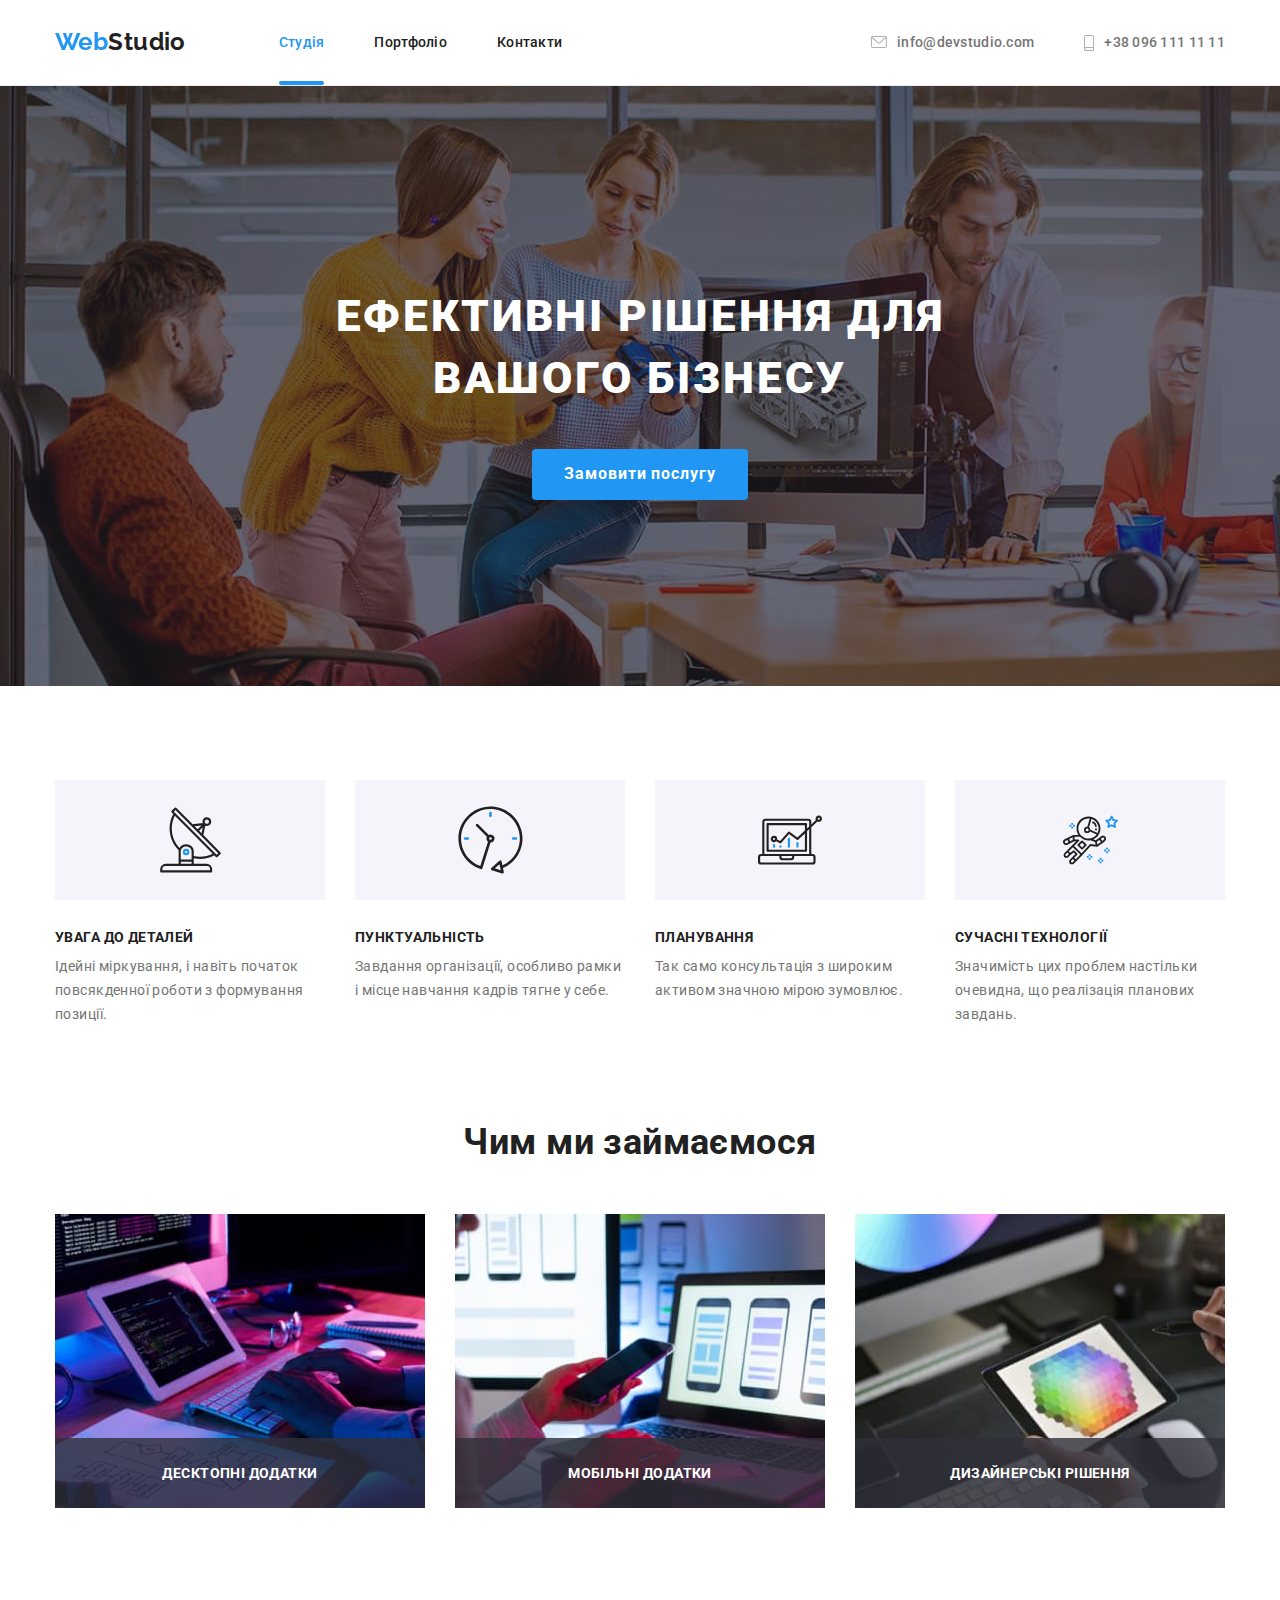
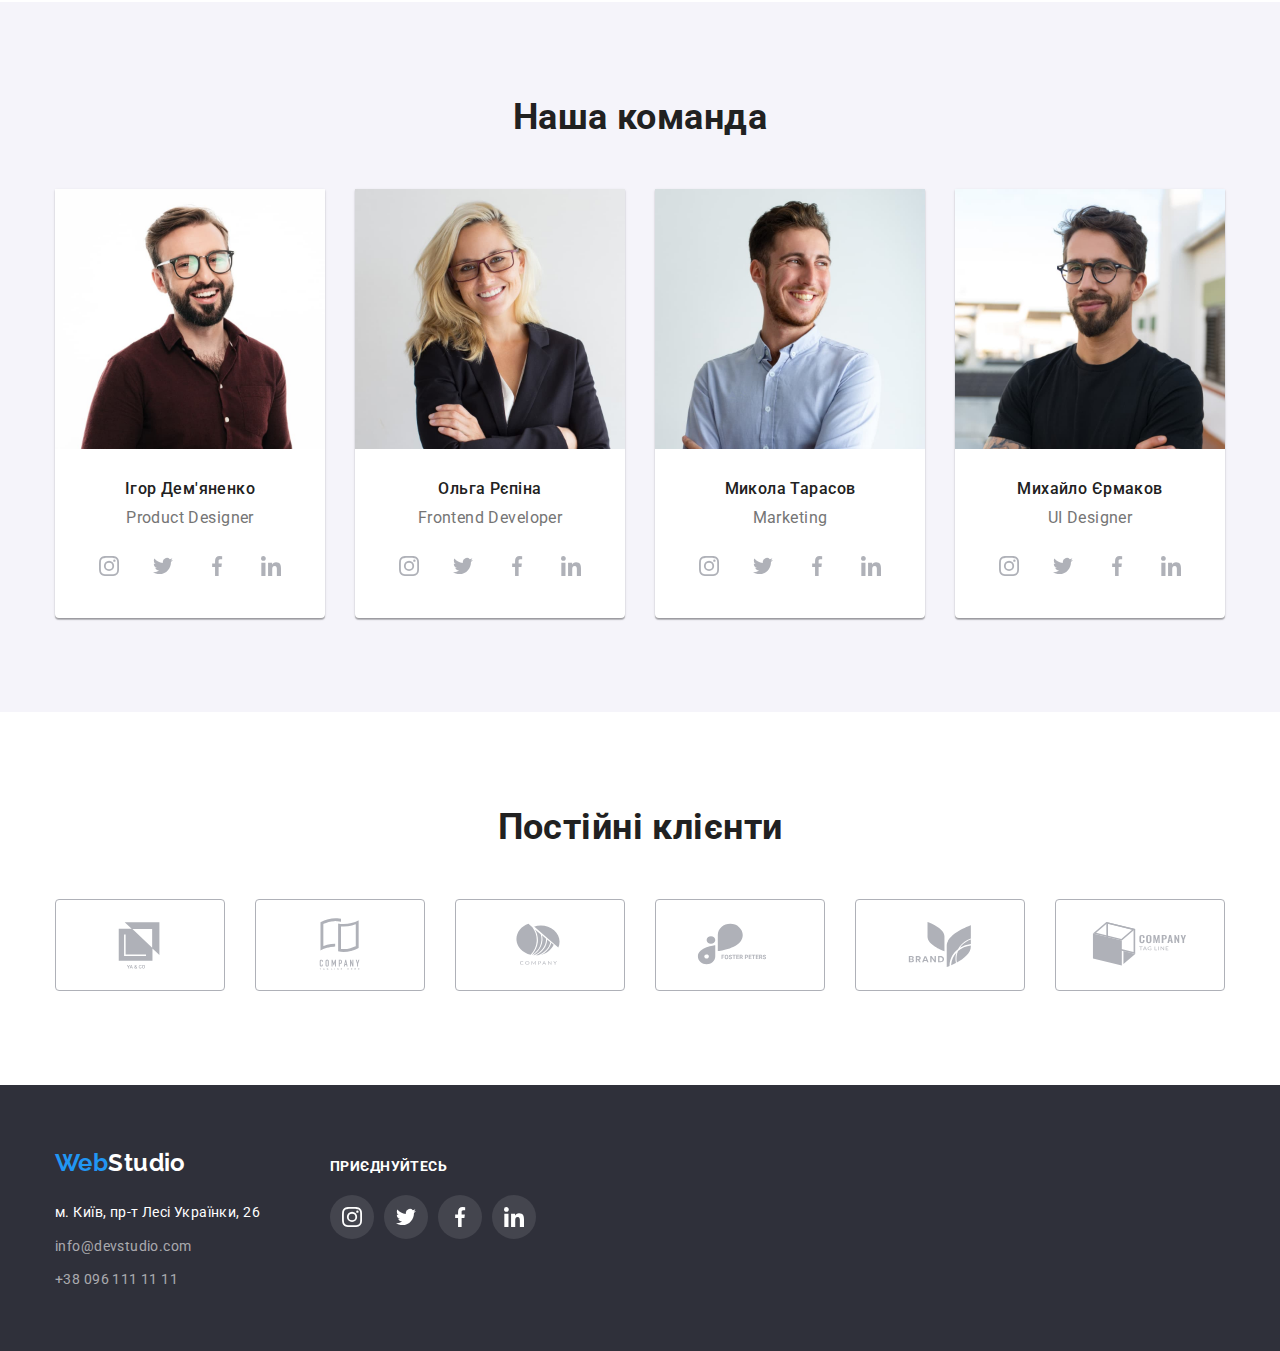
==== index.html @ b1dba119 "Initial commit" ====
<!DOCTYPE html>
<html lang="uk">
  <head>
    <meta charset="UTF-8" />
    <meta http-equiv="X-UA-Compatible" content="IE=edge" />
    <meta name="viewport" content="width=device-width, initial-scale=1.0" />

    <link
      href="https://fonts.googleapis.com/css2?family=Raleway:wght@700&family=Roboto:wght@400;500;700;900&display=swap"
      rel="stylesheet"
    />
    <link
      rel="stylesheet"
      href="https://cdnjs.cloudflare.com/ajax/libs/modern-normalize/1.1.0/modern-normalize.min.css"
    />
    <link rel="stylesheet" href="./css/styles.css" />
    <title>Студія</title>
  </head>

  <body>
    <!--Шапка-->
    <header>
      <!--НАвігація-->
      <div class="container header-container">
        <nav>
          <div class="header-container">
            <div class="full-logo">
              <a class="logo" href="./index.html"><span class="logo-part">Web</span>Studio</a>
            </div>
            <ul class="header-list list">
              <li class="header-item">
                <a href="./index.html" class="header-link guidance curent">Студія</a>
              </li>
              <li class="header-item">
                <a href="./portfolio.html" class="header-link guidance">Портфоліо</a>
              </li>
              <li class="header-item"><a href="" class="header-link guidance">Контакти</a></li>
            </ul>
          </div>
        </nav>
        <!--Список контактної інформації-->
        <ul class="contact-list list">
          <li class="contact-item">
            <a href="mailto:info@devstudio.com" class="header-contact guidance">
              <svg class="svg-contact" width="16" height="12">
                <use href="./images/icon.svg#icon-envelope-hover"></use>
              </svg>
              info@devstudio.com</a
            >
          </li>
          <li class="contact-item">
            <a href="tel:+380961111111" class="header-contact guidance">
              <svg class="svg-contact" width="10" height="16">
                <use href="./images/icon.svg#icon-smartphone"></use>
              </svg>
              +38 096 111 11 11</a
            >
          </li>
        </ul>
      </div>
    </header>
    <!--Головний контент-->
    <main>
      <!--Заголовок-->
      <section class="hero">
        <div class="container">
          <h1 class="hero-title">Ефективні рішення для вашого бізнесу</h1>
          <button data-modal-open type="button" class="hero-tack">Замовити послугу</button>
        </div>
      </section>

      <!--Список рішень-->
      <section class="sections hidden">
        <div class="container">
          <h2 class="vissual-hidden">Інформація про компанію</h2>
          <ul class="list-hidden list">
            <li class="hidden-clause">
              <div class="button-benefits">
                <svg class="icon-antenna">
                  <use href="./images/icon.svg#icon-antenna"></use>
                </svg>
              </div>
              <h3 class="list-title">УВАГА ДО ДЕТАЛЕЙ</h3>
              <p class="list-item">
                Ідейні міркування, і навіть початок повсякденної роботи з формування позиції.
              </p>
            </li>
            <li class="hidden-clause">
              <div class="button-benefits">
                <svg class="icon-clock">
                  <use href="./images/icon.svg#icon-clock"></use>
                </svg>
              </div>
              <h3 class="list-title">ПУНКТУАЛЬНІСТЬ</h3>
              <p class="list-item">
                Завдання організації, особливо рамки і місце навчання кадрів тягне у себе.
              </p>
            </li>
            <li class="hidden-clause">
              <div class="button-benefits">
                <svg class="icon-diagram">
                  <use href="./images/icon.svg#icon-diagram"></use>
                </svg>
              </div>
              <h3 class="list-title">ПЛАНУВАННЯ</h3>
              <p class="list-item">
                Так само консультація з широким активом значною мірою зумовлює.
              </p>
            </li>
            <li class="hidden-clause">
              <div class="button-benefits">
                <svg class="icon-astronaut">
                  <use href="./images/icon.svg#icon-astronaut"></use>
                </svg>
              </div>
              <h3 class="list-title">СУЧАСНІ ТЕХНОЛОГІЇ</h3>
              <p class="list-item">
                Значимість цих проблем настільки очевидна, що реалізація планових завдань.
              </p>
            </li>
          </ul>
        </div>
      </section>

      <!--Секція чим займаємось-->
      <section class="sections">
        <div class="container">
          <h2 class="section-title">Чим ми займаємося</h2>
          <ul class="occupation list">
            <li class="occupation-item">
              <img src="images/img.jpg" alt="Людина працює на комп'ютері" width="370" />
              <div class="under">
                <h3 class="under-title">Десктопні додатки</h3>
              </div>
            </li>
            <li class="occupation-item">
              <img src="images/img1.jpg" alt="Людина працює на планшеті" width="370" />
              <div class="under">
                <h3 class="under-title">Мобільні додатки</h3>
              </div>
            </li>
            <li class="occupation-item">
              <img src="images/img2.jpg" alt="Людина працює на мобільному телефоні" width="370" />
              <div class="under">
                <h3 class="under-title">Дизайнерські рішення</h3>
              </div>
            </li>
          </ul>
        </div>
      </section>

      <!--Команда, співробітники-->
      <section class="team sections">
        <div class="container">
          <h2 class="section-title">Наша команда</h2>
          <ul class="team-list list">
            <li class="team-list-item">
              <img src="images/img3.jpg" alt="Фото співробітника" width="270" />
              <div class="team-name">
                <h3 class="team-title">Ігор Дем'яненко</h3>
                <p class="team-item">Product Designer</p>
                <ul class="list social">
                  <li class="social-item">
                    <a class="social-link" href="">
                      <svg class="social-icon" width="20" height="20">
                        <use href="./images/icon.svg#icon-instagram"></use>
                      </svg>
                    </a>
                  </li>
                  <li class="social-item">
                    <a class="social-link" href="">
                      <svg class="social-icon" width="20" height="20">
                        <use href="./images/icon.svg#icon-twitter"></use>
                      </svg>
                    </a>
                  </li>
                  <li class="social-item">
                    <a class="social-link" href="">
                      <svg class="social-icon" width="20" height="20">
                        <use href="./images/icon.svg#icon-facebook "></use>
                      </svg>
                    </a>
                  </li>
                  <li class="social-item">
                    <a class="social-link" href="">
                      <svg class="social-icon" width="20" height="20">
                        <use href="./images/icon.svg#icon-linkedin "></use>
                      </svg>
                    </a>
                  </li>
                </ul>
              </div>
            </li>
            <li class="team-list-item">
              <img src="images/img4.jpg" alt="Фото співробітника" width="270" />
              <div class="team-name">
                <h3 class="team-title">Ольга Рєпіна</h3>
                <p class="team-item">Frontend Developer</p>
                <ul class="list social">
                  <li class="social-item">
                    <a class="social-link" href="">
                      <svg class="social-icon" width="20" height="20">
                        <use href="./images/icon.svg#icon-instagram"></use>
                      </svg>
                    </a>
                  </li>
                  <li class="social-item">
                    <a class="social-link" href="">
                      <svg class="social-icon" width="20" height="20">
                        <use href="./images/icon.svg#icon-twitter"></use>
                      </svg>
                    </a>
                  </li>
                  <li class="social-item">
                    <a class="social-link" href="">
                      <svg class="social-icon" width="20" height="20">
                        <use href="./images/icon.svg#icon-facebook "></use>
                      </svg>
                    </a>
                  </li>
                  <li class="social-item">
                    <a class="social-link" href="">
                      <svg class="social-icon" width="20" height="20">
                        <use href="./images/icon.svg#icon-linkedin "></use>
                      </svg>
                    </a>
                  </li>
                </ul>
              </div>
            </li>
            <li class="team-list-item">
              <img src="images/img5.jpg" alt="Фото співробітника" width="270" />
              <div class="team-name">
                <h3 class="team-title">Микола Тарасов</h3>
                <p class="team-item">Marketing</p>
                <ul class="list social">
                  <li class="social-item">
                    <a class="social-link" href="">
                      <svg class="social-icon" width="20" height="20">
                        <use href="./images/icon.svg#icon-instagram"></use>
                      </svg>
                    </a>
                  </li>
                  <li class="social-item">
                    <a class="social-link" href="">
                      <svg class="social-icon" width="20" height="20">
                        <use href="./images/icon.svg#icon-twitter"></use>
                      </svg>
                    </a>
                  </li>
                  <li class="social-item">
                    <a class="social-link" href="">
                      <svg class="social-icon" width="20" height="20">
                        <use href="./images/icon.svg#icon-facebook "></use>
                      </svg>
                    </a>
                  </li>
                  <li class="social-item">
                    <a class="social-link" href="">
                      <svg class="social-icon" width="20" height="20">
                        <use href="./images/icon.svg#icon-linkedin "></use>
                      </svg>
                    </a>
                  </li>
                </ul>
              </div>
            </li>
            <li class="team-list-item">
              <img src="images/img6.jpg" alt="Фото співробітника" width="270" />
              <div class="team-name">
                <h3 class="team-title">Михайло Єрмаков</h3>
                <p class="team-item">UI Designer</p>
                <ul class="list social">
                  <li class="social-item">
                    <a class="social-link" href="">
                      <svg class="social-icon" width="20" height="20">
                        <use href="./images/icon.svg#icon-instagram"></use>
                      </svg>
                    </a>
                  </li>
                  <li class="social-item">
                    <a class="social-link" href="">
                      <svg class="social-icon" width="20" height="20">
                        <use href="./images/icon.svg#icon-twitter"></use>
                      </svg>
                    </a>
                  </li>
                  <li class="social-item">
                    <a class="social-link" href="">
                      <svg class="social-icon" width="20" height="20">
                        <use href="./images/icon.svg#icon-facebook "></use>
                      </svg>
                    </a>
                  </li>
                  <li class="social-item">
                    <a class="social-link" href="">
                      <svg class="social-icon" width="20" height="20">
                        <use href="./images/icon.svg#icon-linkedin "></use>
                      </svg>
                    </a>
                  </li>
                </ul>
              </div>
            </li>
          </ul>
        </div>
      </section>
      <!-- Постійні клієнти -->
      <section class="sections">
        <div class="container">
          <h2 class="section-title">Постійні клієнти</h2>
          <ul class="list client">
            <li class="client-item">
              <a href="" class="client-link">
                <svg class="svg-client" width="106px" height="60px">
                  <use href="./images/icon.svg#icon-ya-co"></use>
                </svg>
              </a>
            </li>
            <li class="client-item">
              <a href="" class="client-link">
                <svg class="svg-client" width="106px" height="60px">
                  <use href="./images/icon.svg#icon-tageline-here"></use>
                </svg>
              </a>
            </li>
            <li class="client-item">
              <a href="" class="client-link">
                <svg class="svg-client" width="106px" height="60px">
                  <use href="./images/icon.svg#icon-company"></use>
                </svg>
              </a>
            </li>
            <li class="client-item">
              <a href="" class="client-link">
                <svg class="svg-client" width="106px" height="60px">
                  <use href="./images/icon.svg#icon-foster-peters"></use>
                </svg>
              </a>
            </li>
            <li class="client-item">
              <a href="" class="client-link">
                <svg class="svg-client" width="106px" height="60px">
                  <use href="./images/icon.svg#icon-brand"></use>
                </svg>
              </a>
            </li>
            <li class="client-item">
              <a href="" class="client-link">
                <svg class="svg-client" width="106px" height="60px">
                  <use href="./images/icon.svg#icon-tageline"></use>
                </svg>
              </a>
            </li>
          </ul>
        </div>
      </section>
    </main>

    <!--Контактна інформація-->
    <footer class="footer-title">
      <div class="container">
        <div>
          <div class="footer-logo-full">
            <a class="logo-footer" href="./index.html"
              ><span class="logo-part guidance">Web</span>Studio</a
            >
          </div>
          <address class="fotter-style">
            <ul class="list">
              <li class="footer-item">
                <a href="https://goo.gl/maps/uAzWxjjSuKX4QgEQA" class="footer-link guidance"
                  >м. Київ, пр-т Лесі Українки, 26</a
                >
              </li>
              <li class="footer-item">
                <a href="mailto:info@devstudio.com" class="footer-contact guidance"
                  >info@devstudio.com</a
                >
              </li>
              <li>
                <a href="tel:+380961111111" class="footer-contact guidance">+38 096 111 11 11</a>
              </li>
            </ul>
          </address>
        </div>
        <div class="footer-join">
          <p class="join-title">Приєднуйтесь</p>
          <ul class="list join">
            <li class="join-item">
              <a class="join-link" href="">
                <svg class="join-icon" width="20" height="20">
                  <use href="./images/icon.svg#icon-instagram"></use>
                </svg>
              </a>
            </li>
            <li class="join-item">
              <a class="join-link" href="">
                <svg class="join-icon" width="20" height="20">
                  <use href="./images/icon.svg#icon-twitter"></use>
                </svg>
              </a>
            </li>
            <li class="join-item">
              <a class="join-link" href="">
                <svg class="join-icon" width="20" height="20">
                  <use href="./images/icon.svg#icon-facebook "></use>
                </svg>
              </a>
            </li>
            <li class="join-item">
              <a class="join-link" href="">
                <svg class="join-icon" width="20" height="20">
                  <use href="./images/icon.svg#icon-linkedin "></use>
                </svg>
              </a>
            </li>
          </ul>
        </div>
      </div>
    </footer>

    <div data-modal class="backdrop is-hidden">
      <div class="modal">
        <button data-modal-close class="close-modal">
          <svg class="svg-img" width="18" height="18">
            <use class="svg-modal" href="./images/icon.svg#icon-close" width="18" height="18"></use>
          </svg>
        </button>
      </div>
    </div>
    <script src="./js/modal.js"></script>
  </body>
</html>
---- css/styles.css ----
:root {
  --accent-color: #2196f3;
  --background-color: #2f303a;
  --color-white: #ffffff;
  --color-text: #212121;
  --color-p: #757575;
  --background-team: #f5f4fa;
  --border-color: #afb1b8;
  --card-set-gap: 30px;
  --footer-border-color: rgba(255, 255, 255, 0.1);
  --under-bgc: rgba(47, 48, 58, 0.8);
  --modal-bgc: rgba(0, 0, 0, 0.2);
}

h1,
h2,
h3,
h4,
h5,
h6,
/* ul, */
p {
  margin: 0 auto;
}

img {
  display: block;
  max-width: 100%;
  height: auto;
}

.list {
  padding: 0;
  margin: 0;
  list-style: none;
}

body {
  background-color: var(--color-white);
  font-family: 'Roboto', sans-serif;
  color: var(--color-text);
  font-size: 14px;
  line-height: 1.2;
  letter-spacing: 0.03em;
}

.container {
  width: 1200px;
  margin-left: auto;
  margin-right: auto;
  padding: 0px 15px;
}

* {
  list-style: none;
}

a {
  text-decoration: none;
}

/* header */
header {
  border-bottom: 1px solid #ececec;
}
.header-container {
  display: flex;
  align-items: center;
}
.hero {
  background-color: var(--background-color);
  padding: 200px 0;
}

.full-logo {
  padding: 24px 0 25px 0;
  margin-right: 93px;
}
.logo {
  color: var(--color-text);
  font-family: 'Raleway', sans-serif;
  font-weight: 700;
  font-size: 24px;
  line-height: 1.5;
}

.guidance.curent {
  color: var(--accent-color);
}

.curent {
  position: relative;
}

.curent::after {
  content: '';

  position: absolute;
  bottom: -30px;

  display: block;
  width: 100%;
  height: 4px;

  border-radius: 2px;
  background-color: var(--accent-color);
}

.guidance:focus,
.guidance:hover,
.logo-part {
  color: var(--accent-color);
}

.contact-item .guidance:focus .svg-contact,
.contact-item .guidance:hover .svg-contact {
  fill: var(--accent-color);
}

.header-list {
  display: flex;
}

.header-item:not(:first-child) {
  margin-left: 50px;
}

.header-link {
  color: var(--color-text);
  padding: 5px 0px;
  font-weight: 500;
  letter-spacing: 0.02em;
  transition: color 250ms cubic-bezier(0.4, 0, 0.2, 1);
}

.header-contact {
  display: flex;
  align-items: center;
  color: var(--color-p);
  font-weight: 500;
  line-height: 1.1;
  letter-spacing: 0.02em;
  transition: color 250ms cubic-bezier(0.4, 0, 0.2, 1);
}

.svg-contact {
  fill: var(--border-color);
  margin-right: 10px;
  transition: fill 250ms cubic-bezier(0.4, 0, 0.2, 1);
}

.icon-smartphone {
  margin-right: 10px;
  width: 10px;
  height: 16px;
}

.header-item.header-link,
.contact-item.header-contact {
  padding: 32px 0;
}

.contact-list {
  display: flex;
  margin-left: auto;
}

.contact-item:not(:first-child) {
  margin-left: 50px;
}

/* Головний контент */
.hero {
  max-width: 1600px;
  height: 600px;
  margin-left: auto;
  margin-right: auto;
  background-image: linear-gradient(to right, rgba(47, 48, 58, 0.4), rgba(47, 48, 58, 0.4)),
    url(../images/hero.jpg);
  background-size: cover;
  background-repeat: no-repeat;
}

.hero-title {
  color: var(--color-white);
  font-weight: 900;
  font-size: 44px;
  line-height: 1.4;
  text-align: center;
  letter-spacing: 0.06em;
  text-transform: uppercase;
  width: 696px;
  margin-bottom: 40px;
}
/* кнопка */
.hero-tack {
  color: var(--color-white);
  background-color: var(--accent-color);
  font-family: inherit;
  font-weight: 700;
  font-size: 16px;
  line-height: 1.9;
  display: flex;
  margin: 0 auto;
  text-align: center;
  letter-spacing: 0.06em;
  cursor: pointer;
  padding: 10px 32px;
  border: none;
  border-radius: 4px;
}

/* Секція  Список рішень*/
.sections {
  padding: 94px 0;
}
.hidden {
  padding-bottom: 0;
}
.vissual-hidden {
  position: absolute;
  white-space: nowrap;
  width: 1px;
  height: 1px;
  overflow: hidden;
  border: 0;
  padding: 0;
  clip: rect(0 0 0 0);
  clip-path: inset(50%);
  margin: -1px;
}

.list-hidden {
  display: flex;
}

.list-title {
  font-weight: 700;
  line-height: 1.1;
  font-size: 14px;
  text-transform: uppercase;
  margin: 30px 0 10px 0;
}

.list-item {
  color: var(--color-p);
  line-height: 1.7;
  width: 270px;
}

.hidden-clause:not(:first-child) {
  margin-left: 30px;
}
.button-benefits {
  display: flex;
  align-items: center;
  justify-content: center;
  border: none;
  background-color: var(--background-team);
  width: 270px;
  height: 120px;
}
.icon-antenna {
  width: 65px;
  height: 70px;
}

.icon-clock {
  width: 67px;
  height: 70px;
}

.icon-diagram {
  width: 70px;
  height: 64px;
}

.icon-astronaut {
  width: 55px;
  height: 60px;
}

/*Секція чим займаємось*/

.occupation {
  display: flex;
}

.section-title {
  font-weight: 700;
  font-size: 36px;
  line-height: 1.2;
  text-align: center;
  margin-bottom: 50px;
}
.occupation-item {
  flex-basis: calc((100%-60px) / 3);
  position: relative;
}
.occupation-item:not(:first-child) {
  margin-left: 30px;
}

.under {
  display: flex;
  background-color: var(--under-bgc);
  position: absolute;
  width: 370px;
  height: 70px;
  bottom: 0;
}

.under-title {
  display: flex;
  justify-content: center;
  align-items: center;
  font-weight: 700;
  font-size: 14px;
  line-height: 16px;
  text-transform: uppercase;
  color: var(--color-white);
}

/* Секція Команда, співробітники */

.team {
  background-color: var(--background-team);
}

.team-title {
  font-weight: 500;
  font-size: 16px;
  line-height: 1.2;
  text-align: center;
  margin-bottom: 10px;
}

.team-list {
  display: flex;
}

.team-list-item {
  flex-basis: calc((100%-90px) / 4);
  background-color: var(--color-white);
  border-radius: 0px 0px 4px 4px;
  box-shadow: 0px 1px 3px rgba(0, 0, 0, 0.12), 0px 1px 1px rgba(0, 0, 0, 0.14),
    0px 2px 1px rgba(0, 0, 0, 0.2);
}
.team-list-item:not(:first-child) {
  margin-left: 30px;
}

.team-name {
  padding: 30px 0;
}

.team-item {
  color: var(--color-p);
  font-size: 16px;
  line-height: 1.2;
  text-align: center;
}

.social {
  margin-top: 16px;
  display: flex;
  justify-content: center;
}

.social-item:not(:first-child) {
  margin-left: 10px;
}

.social-link {
  display: flex;
  align-items: center;
  justify-content: center;
  width: 44px;
  height: 44px;
  border-radius: 50%;
  border: none;
  transition: background-color 250ms cubic-bezier(0.4, 0, 0.2, 1);
}

.team .social-icon {
  display: inline-block;
  fill: var(--border-color);
  transition: fill 250ms cubic-bezier(0.4, 0, 0.2, 1);
}

.social-link:hover,
.social-link:focus {
  background-color: var(--accent-color);
}

.social-link:hover .social-icon,
.social-link:focus .social-icon {
  fill: var(--color-white);
}

/* Постійні клієнти */

.client {
  display: flex;
  justify-content: center;
}

.client-item {
  width: 170px;
  height: 92px;
}
.client-link {
  width: 100%;
  height: 100%;
  display: flex;
  justify-content: center;
  align-items: center;
  border-radius: 4px;
  border: 1px solid var(--border-color);
  transition: border-color 250ms cubic-bezier(0.4, 0, 0.2, 1);
}

.svg-client {
  fill: var(--border-color);
  transition: fill 250ms cubic-bezier(0.4, 0, 0.2, 1);
}

li.client-item:not(:first-child) {
  margin-left: 30px;
}

.client-link:hover,
.client-link:focus {
  border-color: var(--accent-color);
}

.client-link:hover .svg-client,
.client-link:focus .svg-client {
  fill: var(--accent-color);
}

/* Footer */

.footer-title {
  background-color: var(--background-color);
  padding: 60px 0;
}

.footer-title .container {
  display: flex;
  align-items: baseline;
}

.footer-logo-full {
  margin-bottom: 20px;
}

.logo-footer {
  color: var(--color-white);
  font-family: 'Raleway';
  font-weight: 700;
  font-size: 24px;
  line-height: 1.5;
}

.footer-item {
  margin-bottom: 9px;
}

.footer-link {
  line-height: 1.7;
  color: var(--color-white);
  transition: color 250ms cubic-bezier(0.4, 0, 0.2, 1);
}

.footer-contact {
  line-height: 24px;
  color: rgba(255, 255, 255, 0.6);
  transition: color 250ms cubic-bezier(0.4, 0, 0.2, 1);
}
li.tel-phon {
  margin-bottom: 0;
}
address {
  font-style: normal;
}
.footer-join {
  margin-left: 70px;
}

.join {
  margin-top: 20px;
  display: flex;
  justify-content: center;
}

.join-item:not(:first-child) {
  margin-left: 10px;
}

.join-link {
  display: flex;
  align-items: center;
  justify-content: center;
  width: 44px;
  height: 44px;
  border-radius: 50%;
  background-color: var(--footer-border-color);

  border-radius: 50%;
  border: none;
  transition: background-color 250ms cubic-bezier(0.4, 0, 0.2, 1);
}

.footer-join .join-icon {
  display: inline-block;
  fill: var(--color-white);
}

.join-link:hover,
.join-link:focus {
  background-color: var(--accent-color);
}

.join-link:hover .join-icon,
.join-link:focus .join-icon {
  fill: var(--color-white);
}

.join-title {
  color: var(--color-white);
  font-weight: 700;
  font-size: 14px;
  line-height: 1.14;
  text-transform: uppercase;
  margin-bottom: 20px;
}

/* Portfolio */
/* Buttons */
.portfolio-tack {
  color: var(--color-text);
  background-color: var(--background-team);
  font-family: inherit;
  font-weight: 500;
  font-size: 16px;
  line-height: 1.9;
  display: flex;
  align-items: center;
  cursor: pointer;
  margin: 0 auto;
  border: none;
  border-radius: 4px;
  padding: 6px 22px;
  transition: color 250ms cubic-bezier(0.4, 0, 0.2, 1),
    background-color 250ms cubic-bezier(0.4, 0, 0.2, 1);
}
.portfolio-tack.first {
  padding: 6px 25px;
}

.btn-set {
  display: flex;
  justify-content: center;
  margin-bottom: 50px;
}

.btn-item:not(:first-child) {
  margin-left: 8px;
}

.portfolio-guidance:focus,
.portfolio-guidance:hover {
  color: var(--color-white);
  background-color: var(--accent-color);
}

.portfolio-subtitle {
  font-weight: 700;
  font-size: 18px;
  color: var(--color-text);
  line-height: 2;
  letter-spacing: 0.06em;
  margin-bottom: 4px;
}

.portfolio-subtitle-part {
  font-weight: 700;
  color: var(--color-text);
  font-size: 18px;
  line-height: 2;
  letter-spacing: 0.03em;
  margin-bottom: 4px;
}

.portfolio-item {
  font-size: 16px;
  line-height: 1.9;
  color: var(--color-p);
}

.card-set {
  display: flex;
  flex-wrap: wrap;
  margin-left: calc(-1 * var(--card-set-gap));
  margin-top: calc(-1 * var(--card-set-gap));
}
.card-set {
  flex-basis: calc(100% / 3 - var(--card-set-gap));
}
.card-item {
  margin-left: var(--card-set-gap);
  margin-top: var(--card-set-gap);
}

.card-part {
  padding: 20px 24px;
  border-left: 1px solid #eeeeee;
  border-right: 1px solid #eeeeee;
  border-bottom: 1px solid #eeeeee;
}
.card-link-portfolio {
  position: relative;
  display: block;
  transition: box-shadow 250ms cubic-bezier(0.4, 0, 0.2, 1);
}

.card-link-portfolio:hover,
.card-link-portfolio:focus {
  box-shadow: 0px 1px 1px rgba(0, 0, 0, 0.12), 0px 4px 4px rgba(0, 0, 0, 0.06),
    1px 4px 6px rgba(0, 0, 0, 0.16);
}

.overlay-card {
  position: absolute;
  top: 0;
  left: 0;
  width: 370px;
  height: 294px;
  overflow: hidden;
}

.overlay-card-move {
  position: absolute;
  top: 0;
  left: 0;

  width: 100%;
  height: 100%;

  transform: translatey(100%);
  transition: transform 250ms cubic-bezier(0.4, 0, 0.2, 1);

  background-color: var(--accent-color);
}

.card-link-portfolio:hover .overlay-card-move {
  transform: translateY(0);
}

.overlay-text {
  font-weight: 400;
  font-size: 18px;
  line-height: 1.5;
  color: var(--color-white);
  padding: 63px 24px 0 24px;
}

/* модальне вікно */

.backdrop {
  position: fixed;
  top: 0;
  left: 0;
  width: 100%;
  height: 100%;
  background-color: var(--modal-bgc);
}

.modal {
  width: 528px;
  height: 581px;
  background-color: var(--color-white);
  border-radius: 4px;
  box-shadow: 0px 1px 3px rgba(0, 0, 0, 0.12), 0px 1px 1px rgba(0, 0, 0, 0.14),
    0px 2px 1px rgba(0, 0, 0, 0.2);

  position: absolute;
  top: 50%;
  left: 50%;
  transform: translate(-50%, -50%) scale(1);
  transition: transform 250ms cubic-bezier(0.4, 0, 0.2, 1);
}

.backdrop.is-hidden .modal {
  transform: translate(-50%, -50%) scale(0.2);
}

.close-modal {
  position: absolute;
  border: 1px solid var(--color-p);
  border-radius: 50%;
  width: 30px;
  height: 30px;
  cursor: pointer;
  right: 8px;
  top: 8px;
  background-color: var(--color-white);
}

.svg-img {
  position: absolute;
  top: 50%;
  left: 50%;
  transform: translate(-50%, -50%);
}

.is-hidden {
  opacity: 0;
  pointer-events: none;
}
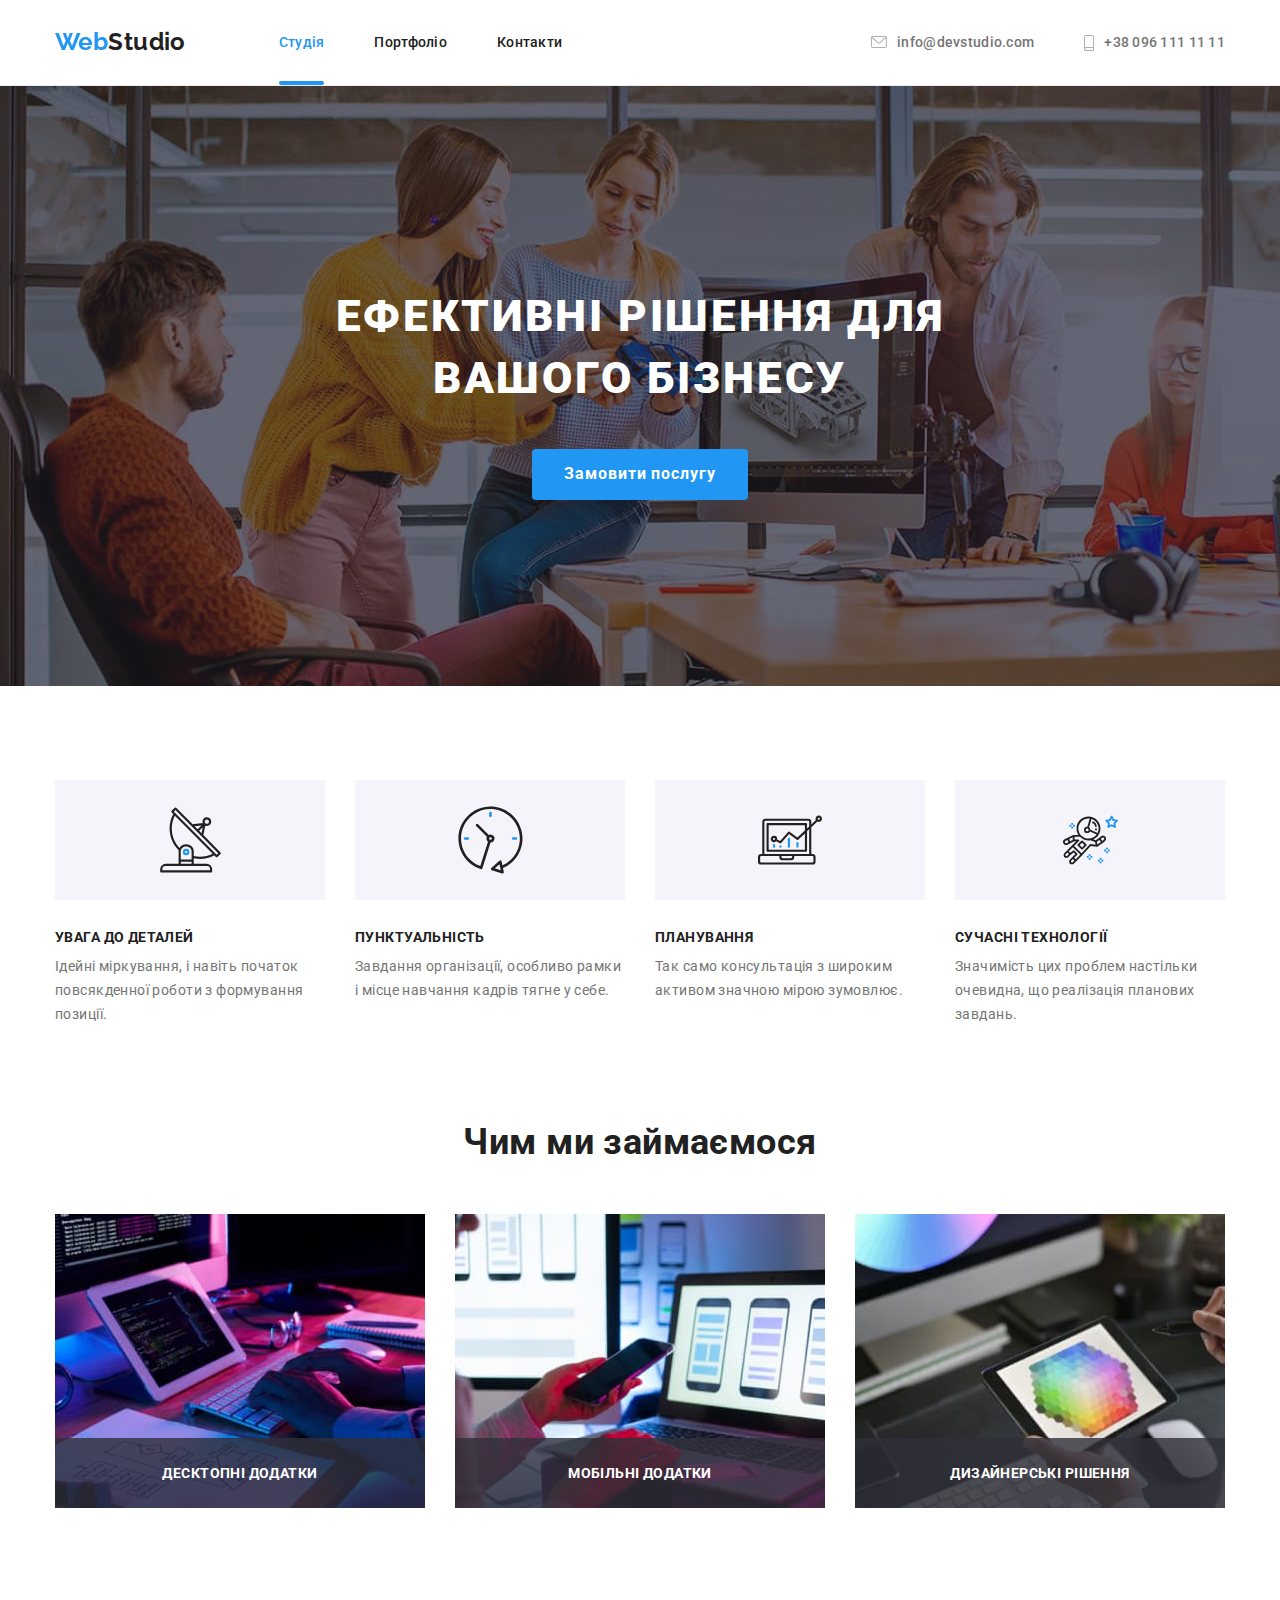
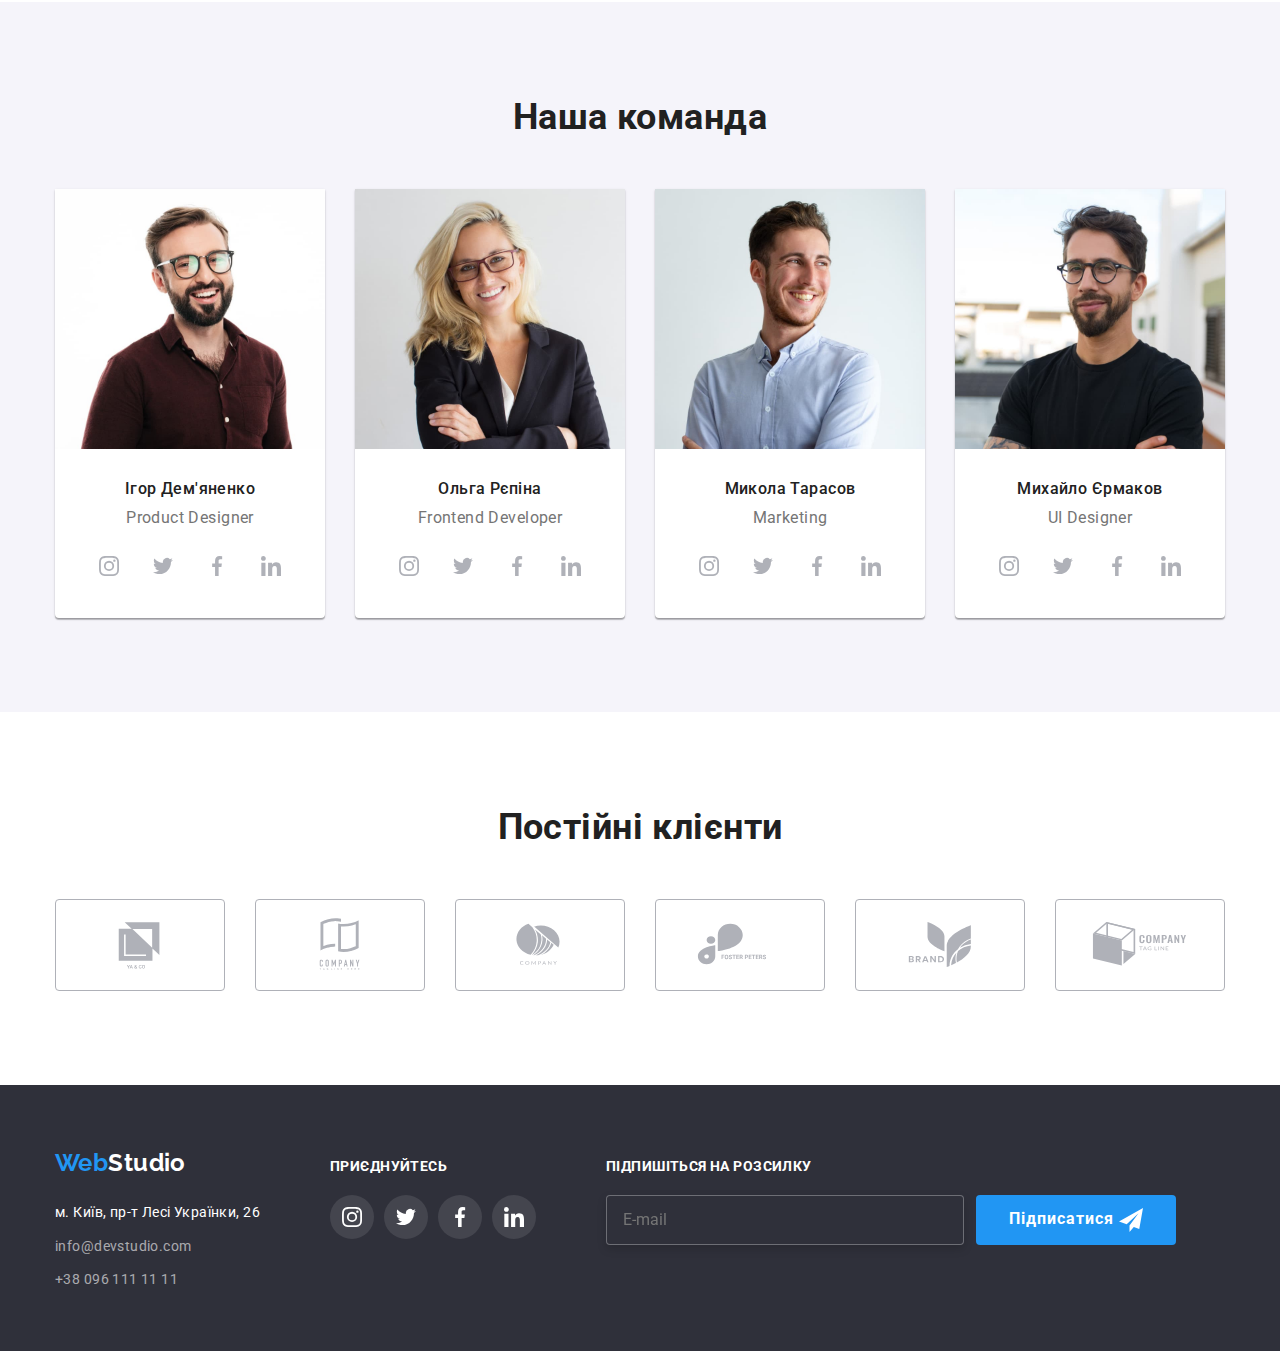
==== commit 0a1c34f8: "first" ====
--- a/index.html
+++ b/index.html
@@ -417,6 +417,25 @@
             </li>
           </ul>
         </div>
+        <div class="footer-join">
+          <p class="join-title">Підпишіться на розсилку</p>
+          <div class="join-part">
+            <label for="mailfor"></label>
+            <input
+              type="email"
+              name="user-name"
+              id="mailfor"
+              placeholder="E-mail"
+              class="input-footer"
+            />
+            <button type="submit" class="btn-footer">
+              Підписатися
+              <svg class="btn-footer-icon" width="24" height="24">
+                <use href="./images/icon.svg#icon-send"></use>
+              </svg>
+            </button>
+          </div>
+        </div>
       </div>
     </footer>
 
@@ -427,6 +446,74 @@
             <use class="svg-modal" href="./images/icon.svg#icon-close" width="18" height="18"></use>
           </svg>
         </button>
+        <form>
+          <h2 class="modal-title">Залиште свої дані, ми вам передзвонимо</h2>
+          <div>
+            <div class="form-fild">
+              <label class="form-title" for="name">Ім'я</label>
+              <div class="input-wrap">
+                <svg class="svg-img-modal" width="18" height="18">
+                  <use
+                    class="svg-modal-fild"
+                    href="./images/icon.svg#icon-mperson"
+                    width="18"
+                    height="18"
+                  ></use>
+                </svg>
+                <input type="text" name="user-name" id="name" />
+              </div>
+            </div>
+
+            <div class="form-fild">
+              <label class="form-title" for="tel">Телефон</label>
+              <div class="input-wrap">
+                <svg class="svg-img-modal" width="18" height="18">
+                  <use
+                    class="svg-modal-fild"
+                    href="./images/icon.svg#icon-mphone"
+                    width="18"
+                    height="18"
+                  ></use>
+                </svg>
+                <input type="tel" name="user-name" id="tel" />
+              </div>
+            </div>
+
+            <div class="form-fild">
+              <label class="form-title" for="mail">Пошта</label>
+              <div class="input-wrap">
+                <svg class="svg-img-modal" width="18" height="18">
+                  <use
+                    class="svg-modal-fild"
+                    href="./images/icon.svg#icon-memail"
+                    width="18"
+                    height="18"
+                  ></use>
+                </svg>
+                <input type="email" name="user-name" id="mail" />
+              </div>
+            </div>
+
+            <div class="form-fild coments">
+              <label class="form-title" for="Comment">Коментар</label>
+              <textarea name="Comment" id="Comment" cols="30" rows="10"></textarea>
+            </div>
+
+            <div class="agree-fild">
+              <label class="agree" for="agree">
+                <input class="checkbox-hidden" type="checkbox" name="" id="agree" />
+                <span class="icon">
+                  <svg width="18px" height="18px">
+                    <use class="svg-modal-check" href="./images/icon.svg#icon-check"></use>
+                  </svg>
+                </span>
+                Погоджуюся з розсилкою та приймаю <a class="agree-link" href="">Умови договору</a>
+              </label>
+            </div>
+
+            <button class="btn-mjoin" type="submit">Відправити</button>
+          </div>
+        </form>
       </div>
     </div>
     <script src="./js/modal.js"></script>
--- a/css/styles.css
+++ b/css/styles.css
@@ -536,134 +536,49 @@
   margin-bottom: 20px;
 }
 
-/* Portfolio */
-/* Buttons */
-.portfolio-tack {
-  color: var(--color-text);
-  background-color: var(--background-team);
-  font-family: inherit;
-  font-weight: 500;
+.join-part {
+  display: flex;
+}
+
+.input-footer {
+  width: 358px;
+  height: 50px;
+  border: 1px solid rgba(255, 255, 255, 0.3);
+  filter: drop-shadow(0px 4px 4px rgba(0, 0, 0, 0.15));
+  border-radius: 4px;
+  background-color: var(--background-color);
+  padding-left: 16px;
+
+  font-size: 16px;
+  line-height: 1.25;
+  color: var(--color-white);
+}
+
+.btn-footer {
+  width: 200px;
+  height: 50px;
+  background-color: var(--accent-color);
+  color: var(--color-white);
+
+  font-weight: 700;
   font-size: 16px;
   line-height: 1.9;
-  display: flex;
-  align-items: center;
+  letter-spacing: 0.06em;
+
+  display: flex;
+  align-items: center;
+  justify-content: center;
+
+  border-radius: 4px;
+  border: none;
+
+  margin-left: 12px;
   cursor: pointer;
-  margin: 0 auto;
-  border: none;
-  border-radius: 4px;
-  padding: 6px 22px;
-  transition: color 250ms cubic-bezier(0.4, 0, 0.2, 1),
-    background-color 250ms cubic-bezier(0.4, 0, 0.2, 1);
-}
-.portfolio-tack.first {
-  padding: 6px 25px;
-}
-
-.btn-set {
-  display: flex;
-  justify-content: center;
-  margin-bottom: 50px;
-}
-
-.btn-item:not(:first-child) {
-  margin-left: 8px;
-}
-
-.portfolio-guidance:focus,
-.portfolio-guidance:hover {
-  color: var(--color-white);
-  background-color: var(--accent-color);
-}
-
-.portfolio-subtitle {
-  font-weight: 700;
-  font-size: 18px;
-  color: var(--color-text);
-  line-height: 2;
-  letter-spacing: 0.06em;
-  margin-bottom: 4px;
-}
-
-.portfolio-subtitle-part {
-  font-weight: 700;
-  color: var(--color-text);
-  font-size: 18px;
-  line-height: 2;
-  letter-spacing: 0.03em;
-  margin-bottom: 4px;
-}
-
-.portfolio-item {
-  font-size: 16px;
-  line-height: 1.9;
-  color: var(--color-p);
-}
-
-.card-set {
-  display: flex;
-  flex-wrap: wrap;
-  margin-left: calc(-1 * var(--card-set-gap));
-  margin-top: calc(-1 * var(--card-set-gap));
-}
-.card-set {
-  flex-basis: calc(100% / 3 - var(--card-set-gap));
-}
-.card-item {
-  margin-left: var(--card-set-gap);
-  margin-top: var(--card-set-gap);
-}
-
-.card-part {
-  padding: 20px 24px;
-  border-left: 1px solid #eeeeee;
-  border-right: 1px solid #eeeeee;
-  border-bottom: 1px solid #eeeeee;
-}
-.card-link-portfolio {
-  position: relative;
-  display: block;
-  transition: box-shadow 250ms cubic-bezier(0.4, 0, 0.2, 1);
-}
-
-.card-link-portfolio:hover,
-.card-link-portfolio:focus {
-  box-shadow: 0px 1px 1px rgba(0, 0, 0, 0.12), 0px 4px 4px rgba(0, 0, 0, 0.06),
-    1px 4px 6px rgba(0, 0, 0, 0.16);
-}
-
-.overlay-card {
-  position: absolute;
-  top: 0;
-  left: 0;
-  width: 370px;
-  height: 294px;
-  overflow: hidden;
-}
-
-.overlay-card-move {
-  position: absolute;
-  top: 0;
-  left: 0;
-
-  width: 100%;
-  height: 100%;
-
-  transform: translatey(100%);
-  transition: transform 250ms cubic-bezier(0.4, 0, 0.2, 1);
-
-  background-color: var(--accent-color);
-}
-
-.card-link-portfolio:hover .overlay-card-move {
-  transform: translateY(0);
-}
-
-.overlay-text {
-  font-weight: 400;
-  font-size: 18px;
-  line-height: 1.5;
-  color: var(--color-white);
-  padding: 63px 24px 0 24px;
+}
+
+.btn-footer-icon {
+  fill: var(--color-white);
+  margin-left: 5px;
 }
 
 /* модальне вікно */
@@ -677,6 +592,45 @@
   background-color: var(--modal-bgc);
 }
 
+.modal-title {
+  margin-bottom: 12px;
+
+  font-weight: 700;
+  font-size: 20px;
+  line-height: 1.15;
+  text-align: center;
+}
+
+.form-title {
+  font-weight: 400;
+  font-size: 12px;
+  line-height: 1.2;
+  letter-spacing: 0.01em;
+
+  color: var(--color-p);
+  margin-top: 10px;
+  margin-bottom: 4px;
+}
+
+.form-fild {
+  display: flex;
+  flex-direction: column;
+}
+.input-wrap {
+  position: relative;
+}
+
+.form-fild input {
+  height: 40px;
+  border: none;
+  border: 1px solid rgba(33, 33, 33, 0.2);
+  border-radius: 4px;
+  width: 100%;
+  padding-left: 42px;
+  outline: none;
+  transition: border 250ms cubic-bezier(0.4, 0, 0.2, 1);
+}
+
 .modal {
   width: 528px;
   height: 581px;
@@ -684,6 +638,7 @@
   border-radius: 4px;
   box-shadow: 0px 1px 3px rgba(0, 0, 0, 0.12), 0px 1px 1px rgba(0, 0, 0, 0.14),
     0px 2px 1px rgba(0, 0, 0, 0.2);
+  padding: 40px;
 
   position: absolute;
   top: 50%;
@@ -708,6 +663,11 @@
   background-color: var(--color-white);
 }
 
+.close-modal:hover,
+.close-modal:focus svg {
+  fill: var(--accent-color);
+}
+
 .svg-img {
   position: absolute;
   top: 50%;
@@ -719,3 +679,229 @@
   opacity: 0;
   pointer-events: none;
 }
+
+.svg-img-modal {
+  position: absolute;
+  top: 50%;
+  left: 12px;
+  transform: translateY(-50%);
+  fill: var(--color-text);
+  transition: fill 250ms cubic-bezier(0.4, 0, 0.2, 1);
+}
+
+.coments textarea {
+  resize: none;
+  margin-bottom: 20px;
+  height: 120px;
+  border: none;
+  border: 1px solid rgba(33, 33, 33, 0.2);
+  outline: none;
+  border-radius: 4px;
+  transition: border 250ms cubic-bezier(0.4, 0, 0.2, 1);
+}
+
+.agree {
+  font-weight: 400;
+  line-height: 2;
+  color: var(--color-p);
+  display: flex;
+  align-items: center;
+}
+
+.agree-link {
+  color: #2196f3;
+  text-decoration: underline;
+  margin-left: 4px;
+}
+
+.btn-mjoin {
+  width: 200px;
+  height: 50px;
+  border-radius: 4px;
+
+  background-color: var(--accent-color);
+  color: var(--color-white);
+  border: none;
+  margin-top: 20px;
+  display: flex;
+  justify-content: center;
+  align-items: center;
+  margin: 20px auto 0 auto;
+  cursor: pointer;
+}
+
+.form-fild:focus-within textarea,
+.form-fild:focus-within input {
+  border: 1px solid var(--accent-color);
+}
+.form-fild:focus-within svg {
+  fill: var(--accent-color);
+}
+
+.svg-modal-check {
+  fill: var(--color-white);
+}
+
+.agree-fild {
+  display: flex;
+  align-items: center;
+}
+
+.checkbox-hidden {
+  position: absolute;
+  width: 1px;
+  height: 1px;
+  margin: -1px;
+  border: 0;
+  padding: 0;
+  clip: rect(0 0 0 0);
+  overflow: hidden;
+}
+
+.checkbox-hidden:checked + .icon {
+  border-color: var(--accent-color);
+  background-color: var(--accent-color);
+}
+
+.icon {
+  width: 15px;
+  height: 15px;
+  border: 2px solid var(--color-text);
+  border-radius: 2px;
+  margin-right: 7px;
+  display: flex;
+  align-items: center;
+  background-origin: border-box;
+  transition: border-color 250ms cubic-bezier(0.4, 0, 0.2, 1),
+    background-color 250ms cubic-bezier(0.4, 0, 0.2, 1);
+}
+
+/* Portfolio */
+/* Buttons */
+.portfolio-tack {
+  color: var(--color-text);
+  background-color: var(--background-team);
+  font-family: inherit;
+  font-weight: 500;
+  font-size: 16px;
+  line-height: 1.9;
+  display: flex;
+  align-items: center;
+  cursor: pointer;
+  margin: 0 auto;
+  border: none;
+  border-radius: 4px;
+  padding: 6px 22px;
+  transition: color 250ms cubic-bezier(0.4, 0, 0.2, 1),
+    background-color 250ms cubic-bezier(0.4, 0, 0.2, 1);
+}
+.portfolio-tack.first {
+  padding: 6px 25px;
+}
+
+.btn-set {
+  display: flex;
+  justify-content: center;
+  margin-bottom: 50px;
+}
+
+.btn-item:not(:first-child) {
+  margin-left: 8px;
+}
+
+.portfolio-guidance:focus,
+.portfolio-guidance:hover {
+  color: var(--color-white);
+  background-color: var(--accent-color);
+}
+
+.portfolio-subtitle {
+  font-weight: 700;
+  font-size: 18px;
+  color: var(--color-text);
+  line-height: 2;
+  letter-spacing: 0.06em;
+  margin-bottom: 4px;
+}
+
+.portfolio-subtitle-part {
+  font-weight: 700;
+  color: var(--color-text);
+  font-size: 18px;
+  line-height: 2;
+  letter-spacing: 0.03em;
+  margin-bottom: 4px;
+}
+
+.portfolio-item {
+  font-size: 16px;
+  line-height: 1.9;
+  color: var(--color-p);
+}
+
+.card-set {
+  display: flex;
+  flex-wrap: wrap;
+  margin-left: calc(-1 * var(--card-set-gap));
+  margin-top: calc(-1 * var(--card-set-gap));
+}
+.card-set {
+  flex-basis: calc(100% / 3 - var(--card-set-gap));
+}
+.card-item {
+  margin-left: var(--card-set-gap);
+  margin-top: var(--card-set-gap);
+}
+
+.card-part {
+  padding: 20px 24px;
+  border-left: 1px solid #eeeeee;
+  border-right: 1px solid #eeeeee;
+  border-bottom: 1px solid #eeeeee;
+}
+.card-link-portfolio {
+  position: relative;
+  display: block;
+  transition: box-shadow 250ms cubic-bezier(0.4, 0, 0.2, 1);
+}
+
+.card-link-portfolio:hover,
+.card-link-portfolio:focus {
+  box-shadow: 0px 1px 1px rgba(0, 0, 0, 0.12), 0px 4px 4px rgba(0, 0, 0, 0.06),
+    1px 4px 6px rgba(0, 0, 0, 0.16);
+}
+
+.overlay-card {
+  position: absolute;
+  top: 0;
+  left: 0;
+  width: 370px;
+  height: 294px;
+  overflow: hidden;
+}
+
+.overlay-card-move {
+  position: absolute;
+  top: 0;
+  left: 0;
+
+  width: 100%;
+  height: 100%;
+
+  transform: translatey(100%);
+  transition: transform 250ms cubic-bezier(0.4, 0, 0.2, 1);
+
+  background-color: var(--accent-color);
+}
+
+.card-link-portfolio:hover .overlay-card-move {
+  transform: translateY(0);
+}
+
+.overlay-text {
+  font-weight: 400;
+  font-size: 18px;
+  line-height: 1.5;
+  color: var(--color-white);
+  padding: 63px 24px 0 24px;
+}
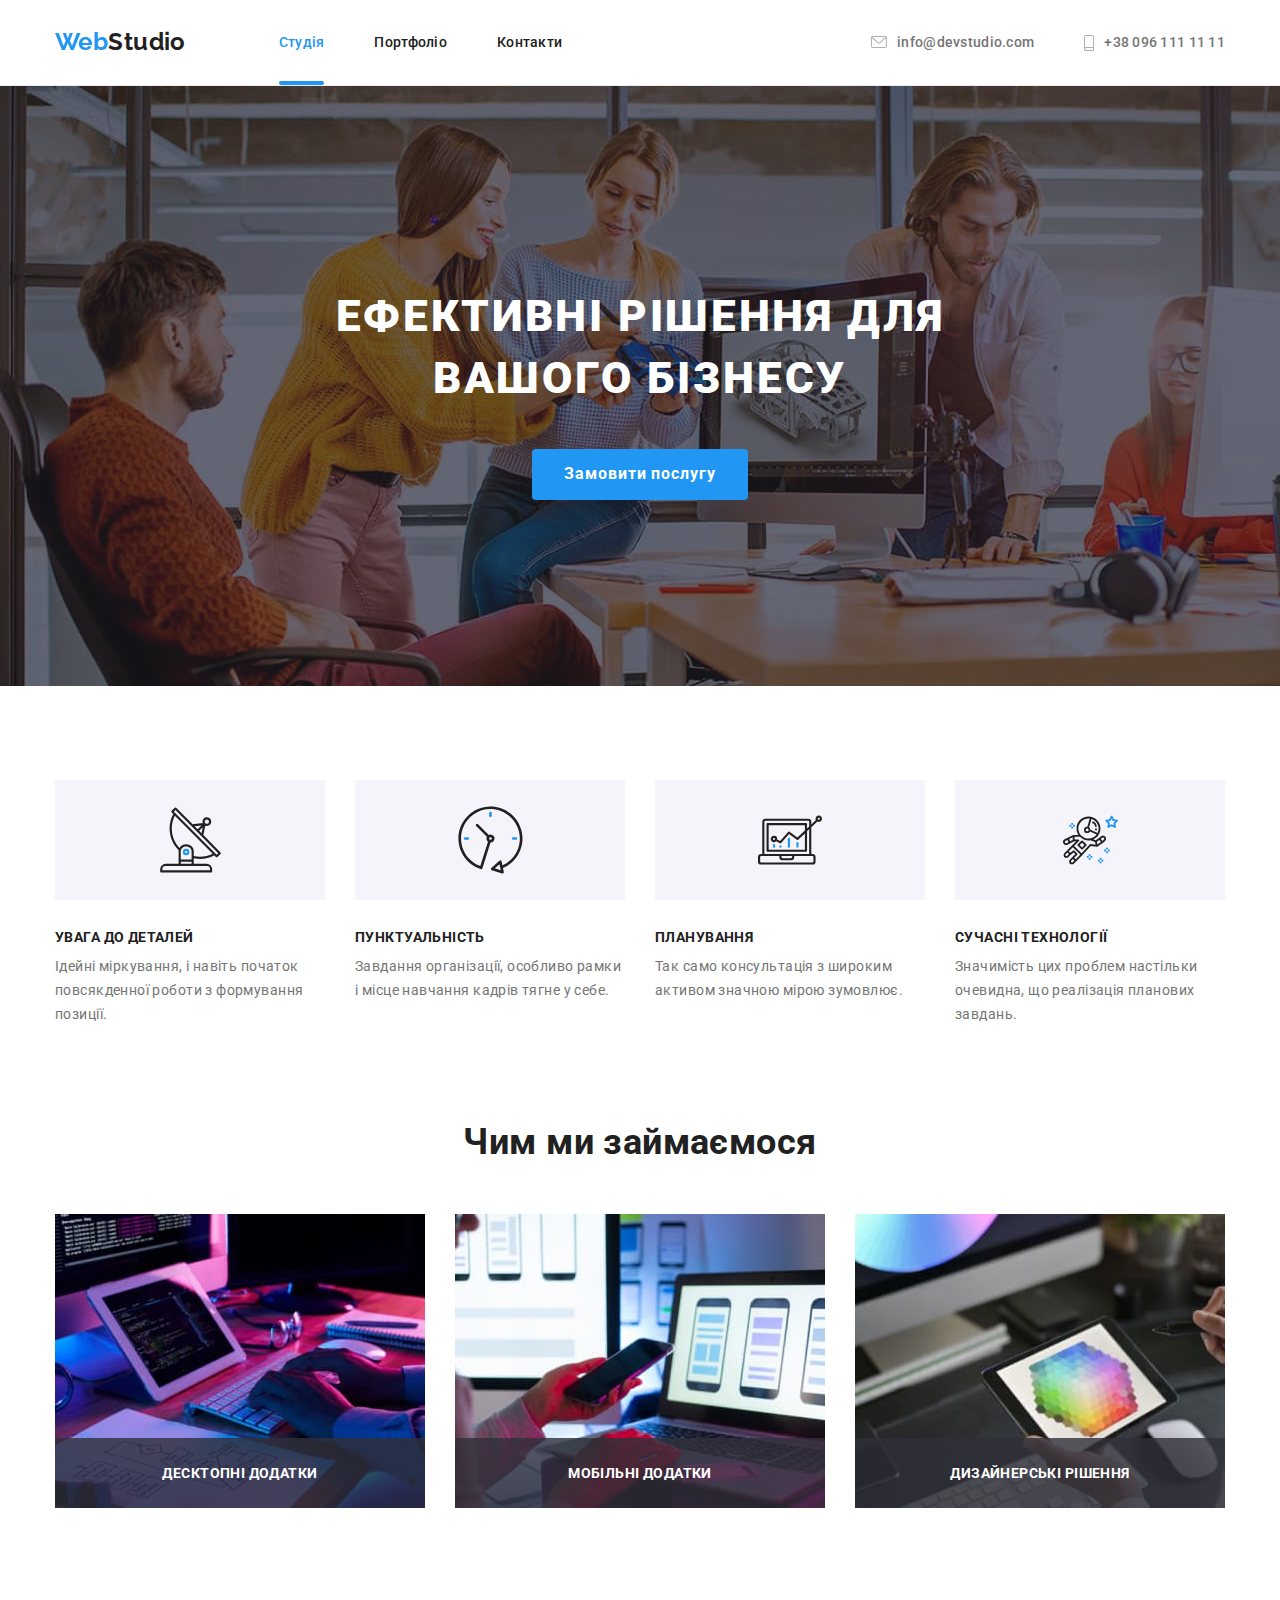
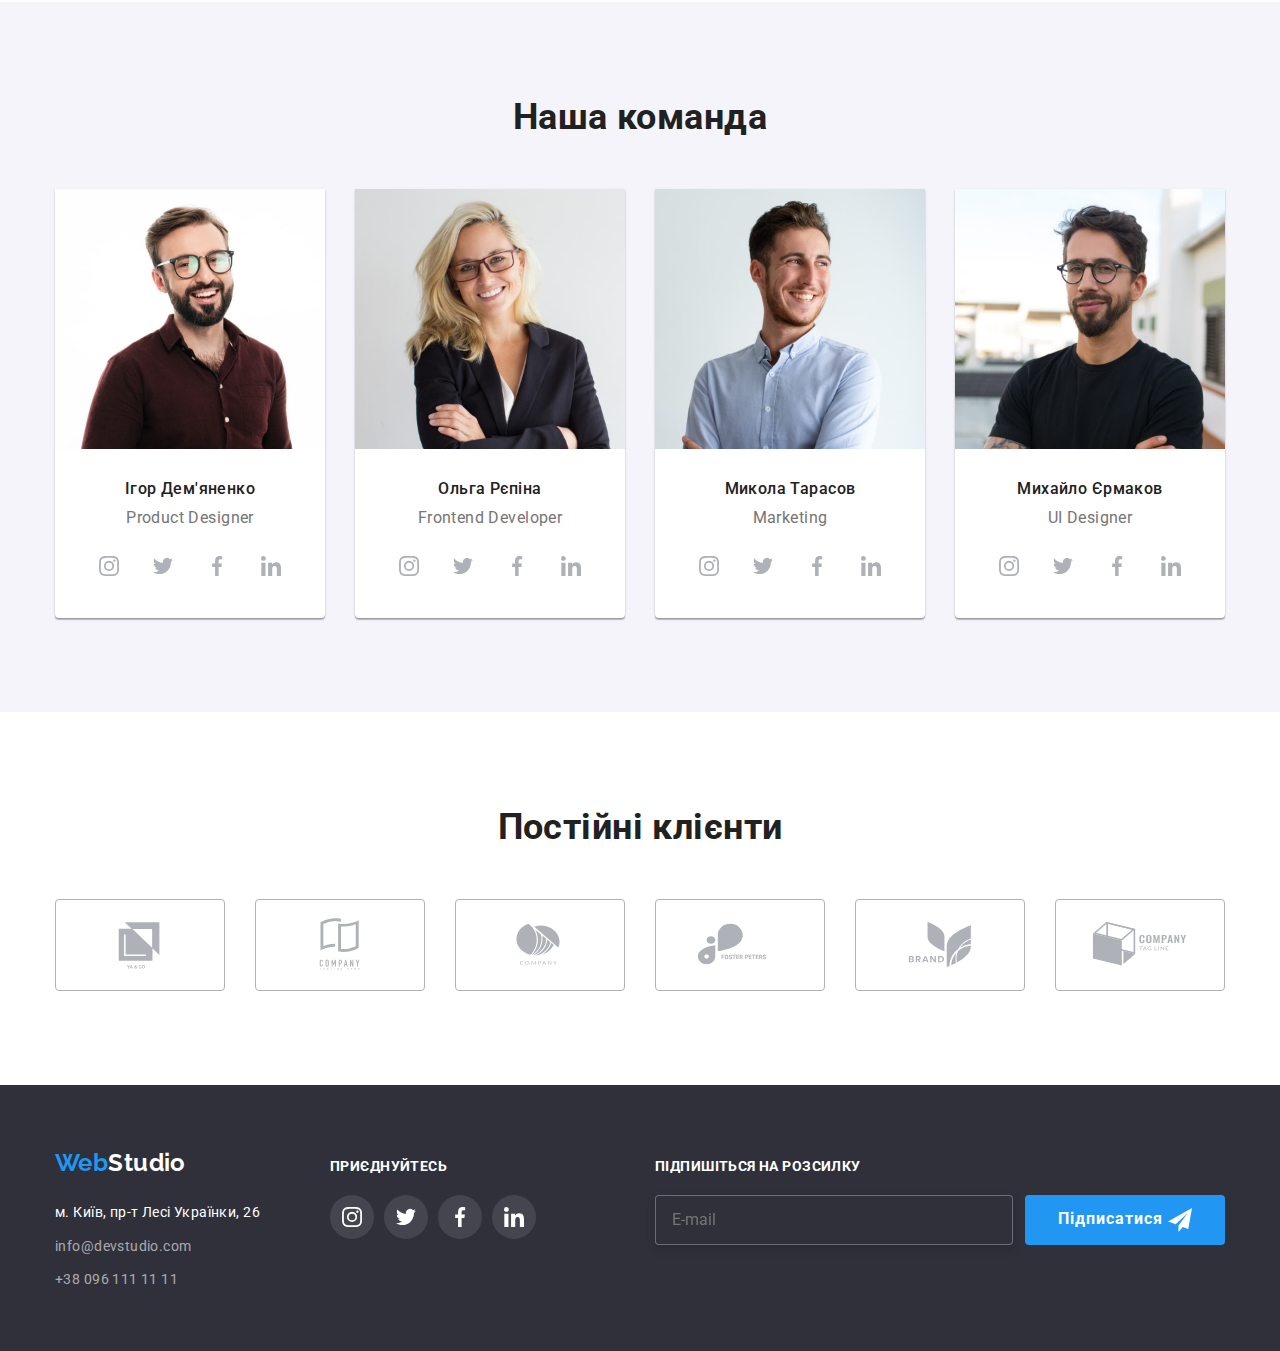
==== commit 0ce9e9f1: "Second chance" ====
--- a/index.html
+++ b/index.html
@@ -4,7 +4,6 @@
     <meta charset="UTF-8" />
     <meta http-equiv="X-UA-Compatible" content="IE=edge" />
     <meta name="viewport" content="width=device-width, initial-scale=1.0" />
-
     <link
       href="https://fonts.googleapis.com/css2?family=Raleway:wght@700&family=Roboto:wght@400;500;700;900&display=swap"
       rel="stylesheet"
@@ -16,7 +15,6 @@
     <link rel="stylesheet" href="./css/styles.css" />
     <title>Студія</title>
   </head>
-
   <body>
     <!--Шапка-->
     <header>
@@ -68,7 +66,6 @@
           <button data-modal-open type="button" class="hero-tack">Замовити послугу</button>
         </div>
       </section>
-
       <!--Список рішень-->
       <section class="sections hidden">
         <div class="container">
@@ -121,7 +118,6 @@
           </ul>
         </div>
       </section>
-
       <!--Секція чим займаємось-->
       <section class="sections">
         <div class="container">
@@ -148,7 +144,6 @@
           </ul>
         </div>
       </section>
-
       <!--Команда, співробітники-->
       <section class="team sections">
         <div class="container">
@@ -356,7 +351,6 @@
         </div>
       </section>
     </main>
-
     <!--Контактна інформація-->
     <footer class="footer-title">
       <div class="container">
@@ -417,28 +411,29 @@
             </li>
           </ul>
         </div>
-        <div class="footer-join">
-          <p class="join-title">Підпишіться на розсилку</p>
-          <div class="join-part">
-            <label for="mailfor"></label>
-            <input
-              type="email"
-              name="user-name"
-              id="mailfor"
-              placeholder="E-mail"
-              class="input-footer"
-            />
-            <button type="submit" class="btn-footer">
-              Підписатися
-              <svg class="btn-footer-icon" width="24" height="24">
-                <use href="./images/icon.svg#icon-send"></use>
-              </svg>
-            </button>
-          </div>
+        <div class="footer-subscription">
+          <form>
+            <p class="join-title">Підпишіться на розсилку</p>
+            <div class="join-part">
+              <label for="mailfor"></label>
+              <input
+                type="email"
+                name="mail"
+                id="mailfor"
+                placeholder="E-mail"
+                class="input-footer"
+              />
+              <button type="submit" class="btn-footer">
+                Підписатися
+                <svg class="btn-footer-icon" width="24" height="24">
+                  <use href="./images/icon.svg#icon-send"></use>
+                </svg>
+              </button>
+            </div>
+          </form>
         </div>
       </div>
     </footer>
-
     <div data-modal class="backdrop is-hidden">
       <div class="modal">
         <button data-modal-close class="close-modal">
@@ -463,7 +458,6 @@
                 <input type="text" name="user-name" id="name" />
               </div>
             </div>
-
             <div class="form-fild">
               <label class="form-title" for="tel">Телефон</label>
               <div class="input-wrap">
@@ -475,10 +469,9 @@
                     height="18"
                   ></use>
                 </svg>
-                <input type="tel" name="user-name" id="tel" />
-              </div>
-            </div>
-
+                <input type="tel" name="tel" id="tel" />
+              </div>
+            </div>
             <div class="form-fild">
               <label class="form-title" for="mail">Пошта</label>
               <div class="input-wrap">
@@ -490,18 +483,16 @@
                     height="18"
                   ></use>
                 </svg>
-                <input type="email" name="user-name" id="mail" />
-              </div>
-            </div>
-
+                <input type="email" name="email" id="mail" />
+              </div>
+            </div>
             <div class="form-fild coments">
               <label class="form-title" for="Comment">Коментар</label>
               <textarea name="Comment" id="Comment" cols="30" rows="10"></textarea>
             </div>
-
             <div class="agree-fild">
               <label class="agree" for="agree">
-                <input class="checkbox-hidden" type="checkbox" name="" id="agree" />
+                <input class="checkbox-hidden" type="checkbox" name="agree" id="agree" />
                 <span class="icon">
                   <svg width="18px" height="18px">
                     <use class="svg-modal-check" href="./images/icon.svg#icon-check"></use>
@@ -510,7 +501,6 @@
                 Погоджуюся з розсилкою та приймаю <a class="agree-link" href="">Умови договору</a>
               </label>
             </div>
-
             <button class="btn-mjoin" type="submit">Відправити</button>
           </div>
         </form>
--- a/css/styles.css
+++ b/css/styles.css
@@ -540,6 +540,10 @@
   display: flex;
 }
 
+.footer-subscription {
+  margin-left: auto;
+}
+
 .input-footer {
   width: 358px;
   height: 50px;
@@ -678,6 +682,7 @@
 .is-hidden {
   opacity: 0;
   pointer-events: none;
+  transition: opacity 250ms cubic-bezier(0.4, 0, 0.2, 1);
 }
 
 .svg-img-modal {
@@ -728,6 +733,11 @@
   align-items: center;
   margin: 20px auto 0 auto;
   cursor: pointer;
+
+  font-weight: 700;
+  font-size: 16px;
+  line-height: 1.9;
+  letter-spacing: 0.06em;
 }
 
 .form-fild:focus-within textarea,
@@ -745,6 +755,7 @@
 .agree-fild {
   display: flex;
   align-items: center;
+  justify-content: center;
 }
 
 .checkbox-hidden {
